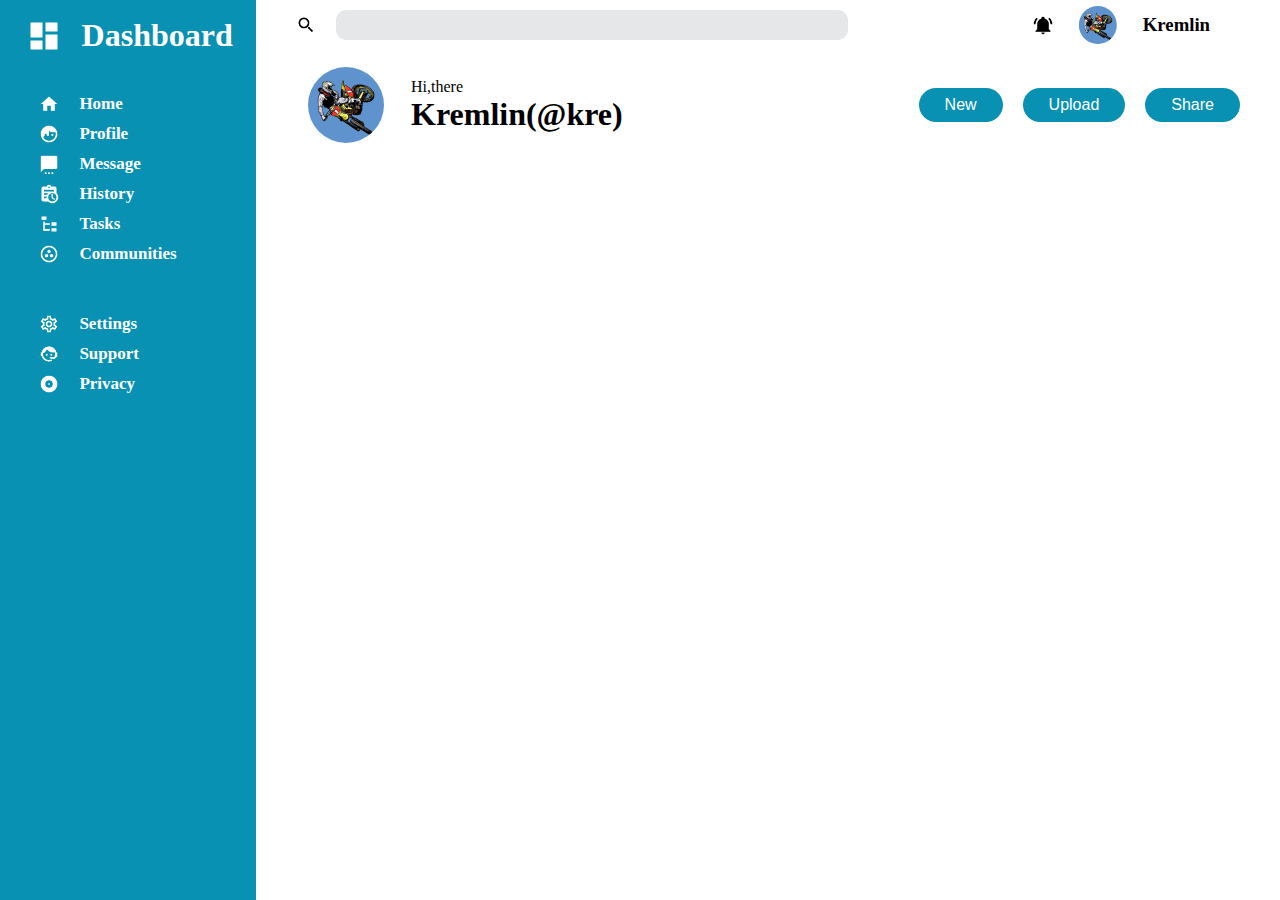
==== index.html @ bd2708a3 "first commit" ====
<!DOCTYPE html>
<html lang="en">
<head>
    <meta charset="UTF-8">
    <meta http-equiv="X-UA-Compatible" content="IE=edge">
    <meta name="viewport" content="width=device-width, initial-scale=1.0">
    <title>Admin Dashboard</title>
    <link rel="stylesheet" href="style.css">
</head>
<body>
   <div class="container">
    <div class="sidebar">
        <div class="heading">
            <img src="/images/view-dashboard.png">
            <h1>Dashboard</h1>
        </div>
        <div class="list1">
            <ul>
                <li><img src="/images/home.png" class="icons">Home</li>
                <li><img src="/images/face-man-profile.png" class="icons">Profile</li>
                <li><img src="/images/message-settings.png" class="icons"> Message</li>
                <li><img src="/images/clipboard-text-clock (1).png" class="icons"> History</li>
                <li><img src="/images/file-tree.png" class="icons"> Tasks</li>
                <li><img src="/images/google-circles-communities.png" class="icons"> Communities</li>
            </ul>
        </div>
        <div class="list2">
            <ul>
                <li><img src="/images/cog-outline.png" class="icons"> Settings</li>
                <li><img src="/images/face-agent.png" class="icons">Support</li>
                <li><img src="/images/album.png" class="icons"> Privacy</li>
            </ul>
        </div>
    </div>
    <div class="header">
        <div class="nav1">
            <div class="search">
                <img src="/images/magnify (1).png" class="icons">
                <input type="search">
            </div>
            <div class="usertag">
                <img src="/images/bell-ring.png" class="icons">
                <img src="/images/logo.jpg" class="logo" id="logo">
                <h3>Kremlin</h3>
            </div>
        </div>
        <div class="nav2">
            <div class="nonbtn">
                <img src="/images/logo.jpg" class="logo">
                <div>
                    <p>Hi,there</p>
                    <h1>Kremlin(@kre)</h1>
                </div>
            </div>
            <div class="btn">
                <button>New</button>
                <button>Upload</button>
                <button>Share</button>
            </div>
        </div>
    </div>
    <div class="content">
        <div class="projects">
            <div>
                <h2></h2>
                <p></p>
            </div>
            <div>
                <h2></h2>
                <p></p>
            </div>
            <div>
                <h2></h2>
                <p></p>
            </div>
            <div>
                <h2></h2>
                <p></p>
            </div>
            <div>
                <h2></h2>
                <p></p>
            </div>
            <div>
                <h2></h2>
                <p></p>
            </div>
        </div>
        <div class="announcement"></div>
        <div class="trending"></div>
    </div>
   </div> 
</body>
</html>
---- style.css ----
*{
    margin: 0;
}
.container{
    height: 100vh;
    display: grid;
    grid-template-columns: 1fr 4fr;
    grid-template-rows: 1fr 4fr;
}
.sidebar{
    color: white;
    font-weight: bold;
    background-color:#0891b2;
    display: flex;
    flex-direction: column;
    gap: 30px;
    grid-row: 1/3;
}
.heading{
    padding-top: 17px;
    padding-left: 10%;
    display: flex;
    align-items: center;
    gap: 20px;
}
ul{
    padding-left: 15%;
}
 ul li{
    font-size: 17px;
    list-style: none;
    margin: 10px 1px;
    display: flex;
    align-items: center;
    gap: 20px;
}
.header{
}
.content{

}
.logo{
    height: 100px;
    width: 100px;
    clip-path: circle(38%);
}
#logo{
    height: 50px;
    width: 50px;
}
.icons{
    height: 20px;
    width: 20px;
}
.header{
    display: flex;
    gap: 5px;
    flex-direction: column;
}
.nav1{
    justify-content: space-between;
    align-items: center;
    display: flex;
    padding: 0 40px;
    gap: 30px;
}
.nav1 .usertag{
    display: flex;
    gap: 20px;
    padding-right: 30px;
    align-items: center;
}
.nav1 .search{
    display: flex;
    gap: 20px;
    align-items: center;
}
.search input{
    width: 40vw;
    height: 30px;
    border: none;
    background-color: #e6e7e8;
    border-radius: 10px;
}
.nav2{
    display: flex;
    justify-content: space-between;
    align-items: center;
    padding: 0 40px;
}
.nonbtn{
    display: flex;
    gap: 15px;
    align-items: center;
}
.btn{
    display: flex;
    gap: 20px;
}
button{
    background-color:#0891b2;
    border: none;
    border-radius: 20px;
    padding: 8px 26px;
    font-size: 16px;
    color: white;
}
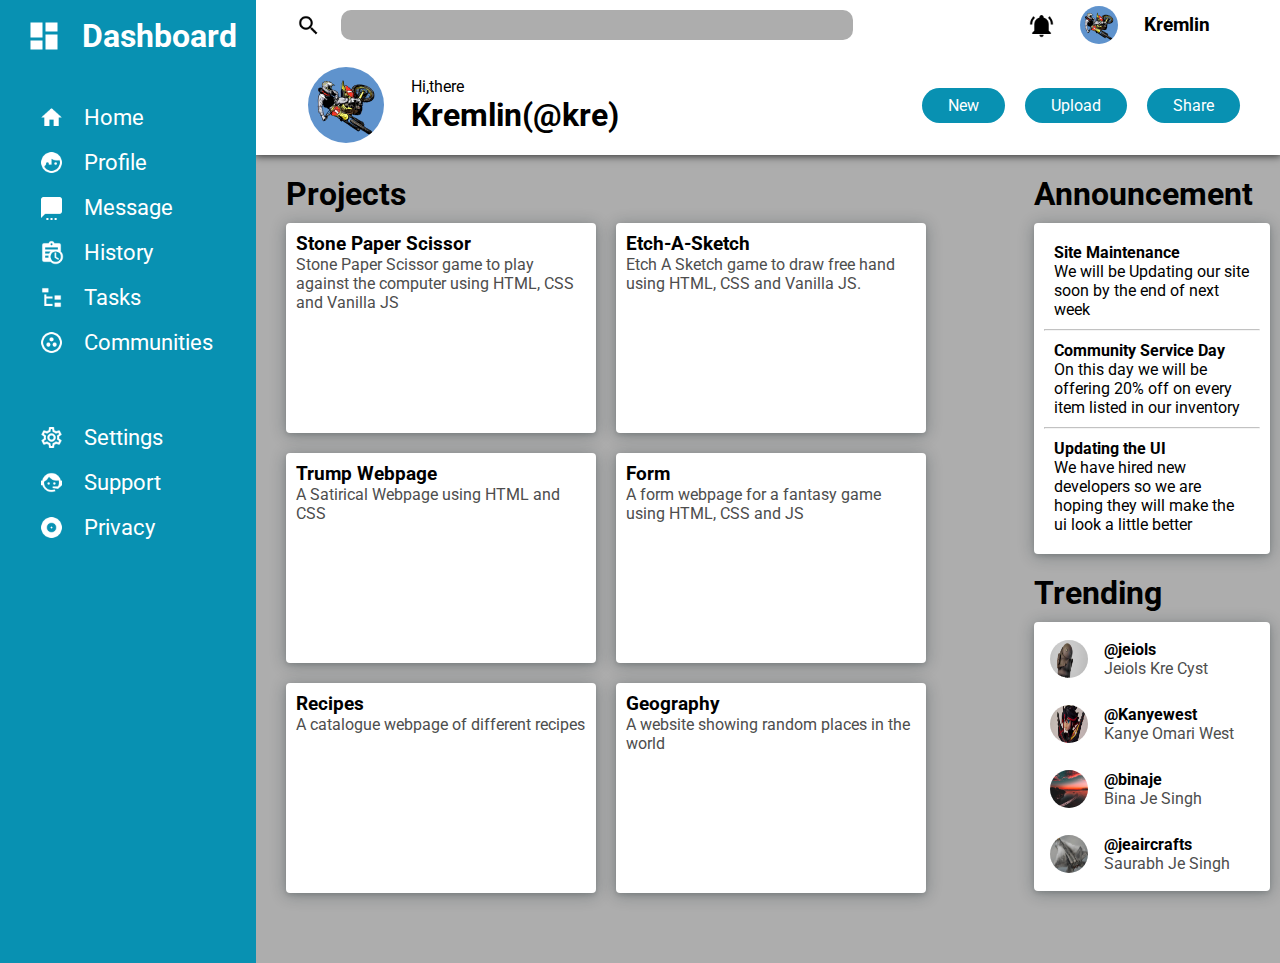
==== commit 0037c716: "styled grid" ====
--- a/index.html
+++ b/index.html
@@ -61,33 +61,88 @@
     </div>
     <div class="content">
         <div class="projects">
+            <h1>Projects</h1>
+         <div class="projet">
             <div>
-                <h2></h2>
-                <p></p>
+                <h3>Stone Paper Scissor</h3>
+                <p class="tren">Stone Paper Scissor game to play against the computer using HTML, CSS and Vanilla JS</p> 
             </div>
             <div>
-                <h2></h2>
-                <p></p>
+                <h3>Etch-A-Sketch</h3>
+                <p class="tren">Etch A Sketch game to draw free hand using HTML, CSS and Vanilla JS.</p> 
             </div>
             <div>
-                <h2></h2>
-                <p></p>
+                <h3>Trump Webpage</h3>
+                <p class="tren">A Satirical Webpage using HTML and CSS</p> 
             </div>
             <div>
-                <h2></h2>
-                <p></p>
+                <h3>Form</h3>
+                <p class="tren">A form webpage for a fantasy game using HTML, CSS and JS</p> 
             </div>
             <div>
-                <h2></h2>
-                <p></p>
+                <h3>Recipes</h3>
+                <p class="tren">A catalogue webpage of different recipes</p> 
             </div>
             <div>
-                <h2></h2>
-                <p></p>
+                <h3>Geography</h3>
+                <p class="tren">A website showing random places in the world</p>
+            </div>
+         </div>
+        </div>
+        <div class="announcement">
+            <h1>Announcement</h1>
+            <div class="projet1">
+            <div>
+                <h4>Site Maintenance</h4>
+                <p1>We will be Updating our site soon by the end of next week</p1>
+            </div>
+            <hr>
+            <div>
+                <h4>Community Service Day</h4>
+                <p1>On this day we will be offering 20% off on every item listed in our inventory</p1>
+            </div>
+            <hr>
+            <div>
+                <h4>Updating the UI</h4>
+                <p1>We have hired new developers so we are hoping they will make the ui look
+                    a little better
+                </p1>
             </div>
         </div>
-        <div class="announcement"></div>
-        <div class="trending"></div>
+        </div>
+        <div class="trending">
+           <h1>Trending</h1>
+           <div class="projet2">
+           <div>
+            <img src="/images/image3.jpg" id="logo" class="logo">
+            <div>
+                <h4>@jeiols</h4>
+                <p class="tren">Jeiols Kre Cyst</p>
+            </div>
+           </div>
+           <div>
+            <img src="/images/anton-maksimov-5642-su-IxTl_ib_loI-unsplash.jpg" id="logo" class="logo">
+            <div>
+                <h4>@Kanyewest</h4>
+                <p class="tren">Kanye Omari West</p>
+            </div>
+           </div>
+           <div>
+            <img src="/images/mado-el-khouly-MA8YoAoKpfY-unsplash.jpg" id="logo" class="logo">
+            <div>
+                <h4>@binaje</h4>
+                <p class="tren">Bina Je Singh</p>
+            </div>
+           </div>
+           <div>
+            <img src="/images/lockheed-martin-f-22-raptor-military-lockheed-martin-f-22-raptor-wallpaper-preview.jpg" id="logo" class="logo">
+            <div>
+                <h4>@jeaircrafts</h4>
+                <p class="tren">Saurabh Je Singh</p>
+            </div>
+           </div>
+        </div>
+        </div>
     </div>
    </div> 
 </body>
--- a/style.css
+++ b/style.css
@@ -1,4 +1,6 @@
+@import url('https://fonts.googleapis.com/css2?family=Roboto:wght@300&display=swap');
 *{
+    font-family: 'Roboto',sans-serif;
     margin: 0;
 }
 .container{
@@ -8,6 +10,7 @@
     grid-template-rows: 1fr 4fr;
 }
 .sidebar{
+    z-index: 2;
     color: white;
     font-weight: bold;
     background-color:#0891b2;
@@ -27,17 +30,85 @@
     padding-left: 15%;
 }
  ul li{
-    font-size: 17px;
+    font-size: 22px;
+    font-weight: 400;
     list-style: none;
-    margin: 10px 1px;
+    margin: 20px 1px;
     display: flex;
     align-items: center;
     gap: 20px;
 }
-.header{
+.content{
+z-index: 0;
+background-color: #adadad;
+padding-top: 10px;
+display: grid;
+grid-template-columns: 3fr 1fr;
+grid-template-rows: repeat(2,minmax(300px,1fr));
 }
-.content{
+.projects{
+    padding: 10px;
+    grid-area: 1/1/3/2;
+    display: flex;
+    flex-direction: column;
+}
+.projects h1{
+    margin-left: 20px;
+    margin-bottom: 10px;
+}
+.projet{
+    margin-left: 20px;
+    display: grid;
+    gap: 20px;
+    grid-template-columns: repeat(2,310px);
+    grid-template-rows: repeat(3,minmax(210px,1fr));
+}
+.projet div{
+    background-color: white;
+    padding: 10px;
+    border-radius: 4px;
+    box-shadow: rgba(14, 30, 37, 0.12) 0px 2px 4px 0px, rgba(14, 30, 37, 0.32) 0px 2px 16px 0px;
+}
 
+.announcement{
+    padding: 10px;
+    grid-area: 1/2/2/3;
+    display: flex;
+    flex-direction: column;
+}
+.announcement h1{
+    margin-bottom: 10px;   
+}
+.announcement div{
+    padding: 10px;
+}
+.projet1{
+    background-color: white;
+    border-radius: 4px;
+    box-shadow: rgba(14, 30, 37, 0.12) 0px 2px 4px 0px, rgba(14, 30, 37, 0.32) 0px 2px 16px 0px;}
+.trending{
+    display: flex;
+    flex-direction: column;
+    padding: 10px;
+}
+.trending h1{
+    margin-bottom: 10px;   
+}
+.projet2{
+    background-color: white;
+    display: flex;
+    padding: 12px 10px;
+    gap: 15px;
+    margin-bottom: auto;
+    flex-direction: column;
+    align-items: flex-start;
+    border-radius: 4px;
+    box-shadow: rgba(14, 30, 37, 0.12) 0px 2px 4px 0px, rgba(14, 30, 37, 0.32) 0px 2px 16px 0px;
+}
+.trending > div > div{
+align-items: center;
+gap: 10px;
+display: flex
 }
 .logo{
     height: 100px;
@@ -49,13 +120,15 @@
     width: 50px;
 }
 .icons{
-    height: 20px;
-    width: 20px;
+    height: 25px;
+    width: 25px;
 }
 .header{
     display: flex;
     gap: 5px;
     flex-direction: column;
+    box-shadow: 0px 0px 8px 1px rgba(0,0,0,0.75);
+    z-index: 1;
 }
 .nav1{
     justify-content: space-between;
@@ -79,7 +152,7 @@
     width: 40vw;
     height: 30px;
     border: none;
-    background-color: #e6e7e8;
+    background-color: #adadad;
     border-radius: 10px;
 }
 .nav2{
@@ -104,4 +177,11 @@
     padding: 8px 26px;
     font-size: 16px;
     color: white;
+}
+hr{
+    opacity: 0.6;
+    padding: 0 14px;
+}
+.tren{
+  color: #4d4d4d;
 }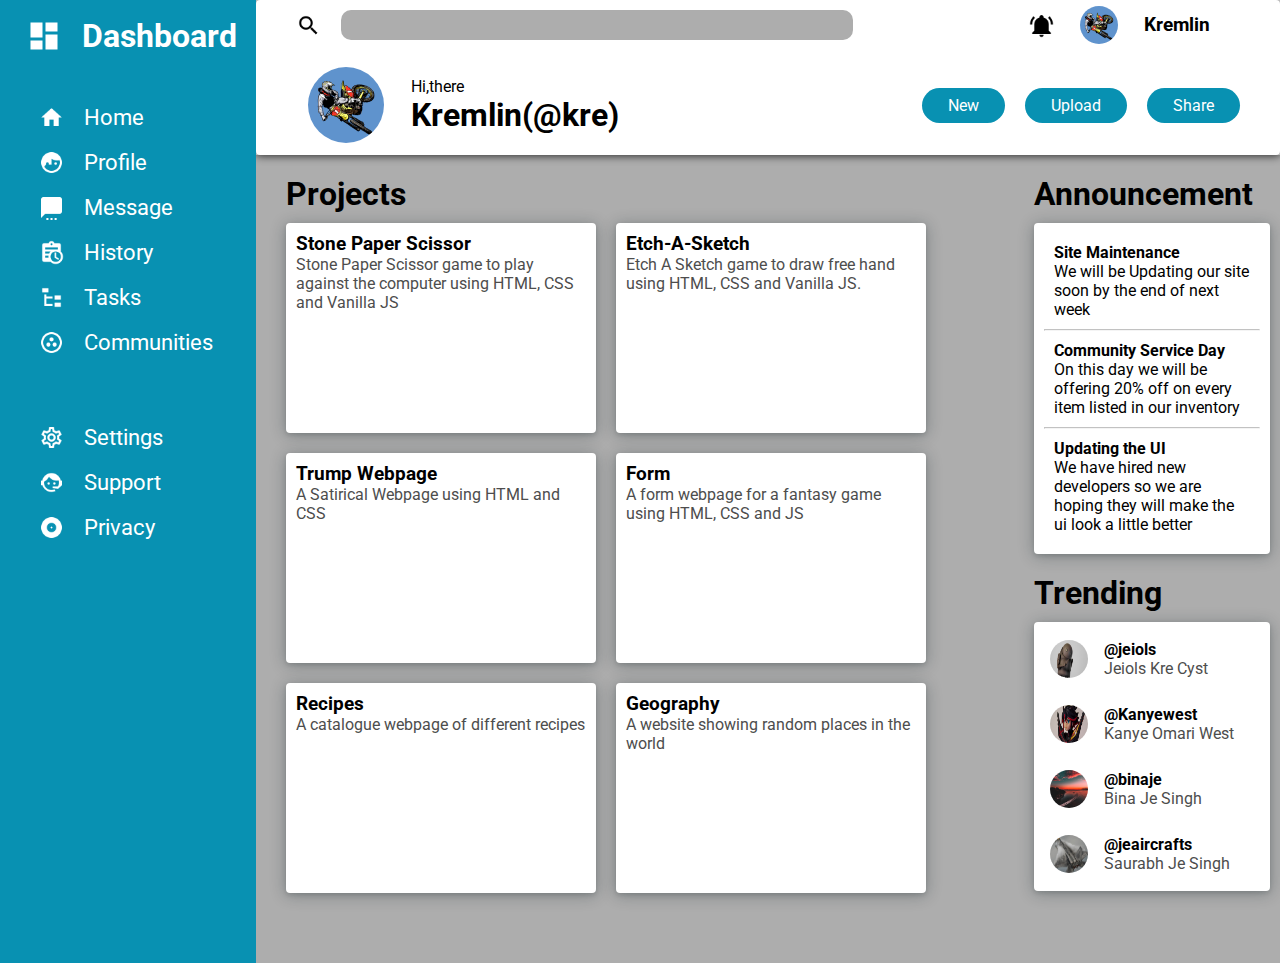
==== commit 8b0a8396: "Update index.html" ====
--- a/index.html
+++ b/index.html
@@ -16,12 +16,12 @@
         </div>
         <div class="list1">
             <ul>
-                <li><img src="/images/home.png" class="icons">Home</li>
-                <li><img src="/images/face-man-profile.png" class="icons">Profile</li>
-                <li><img src="/images/message-settings.png" class="icons"> Message</li>
-                <li><img src="/images/clipboard-text-clock (1).png" class="icons"> History</li>
-                <li><img src="/images/file-tree.png" class="icons"> Tasks</li>
-                <li><img src="/images/google-circles-communities.png" class="icons"> Communities</li>
+                <li><img src="./images/home.png" class="icons">Home</li>
+                <li><img src="./images/face-man-profile.png" class="icons">Profile</li>
+                <li><img src="./images/message-settings.png" class="icons"> Message</li>
+                <li><img src="./images/clipboard-text-clock (1).png" class="icons"> History</li>
+                <li><img src="./images/file-tree.png" class="icons"> Tasks</li>
+                <li><img src="./images/google-circles-communities.png" class="icons"> Communities</li>
             </ul>
         </div>
         <div class="list2">
@@ -146,4 +146,4 @@
     </div>
    </div> 
 </body>
-</html>+</html>
--- a/style.css
+++ b/style.css
@@ -127,6 +127,7 @@
     display: flex;
     gap: 5px;
     flex-direction: column;
+    border-radius: 4px;
     box-shadow: 0px 0px 8px 1px rgba(0,0,0,0.75);
     z-index: 1;
 }
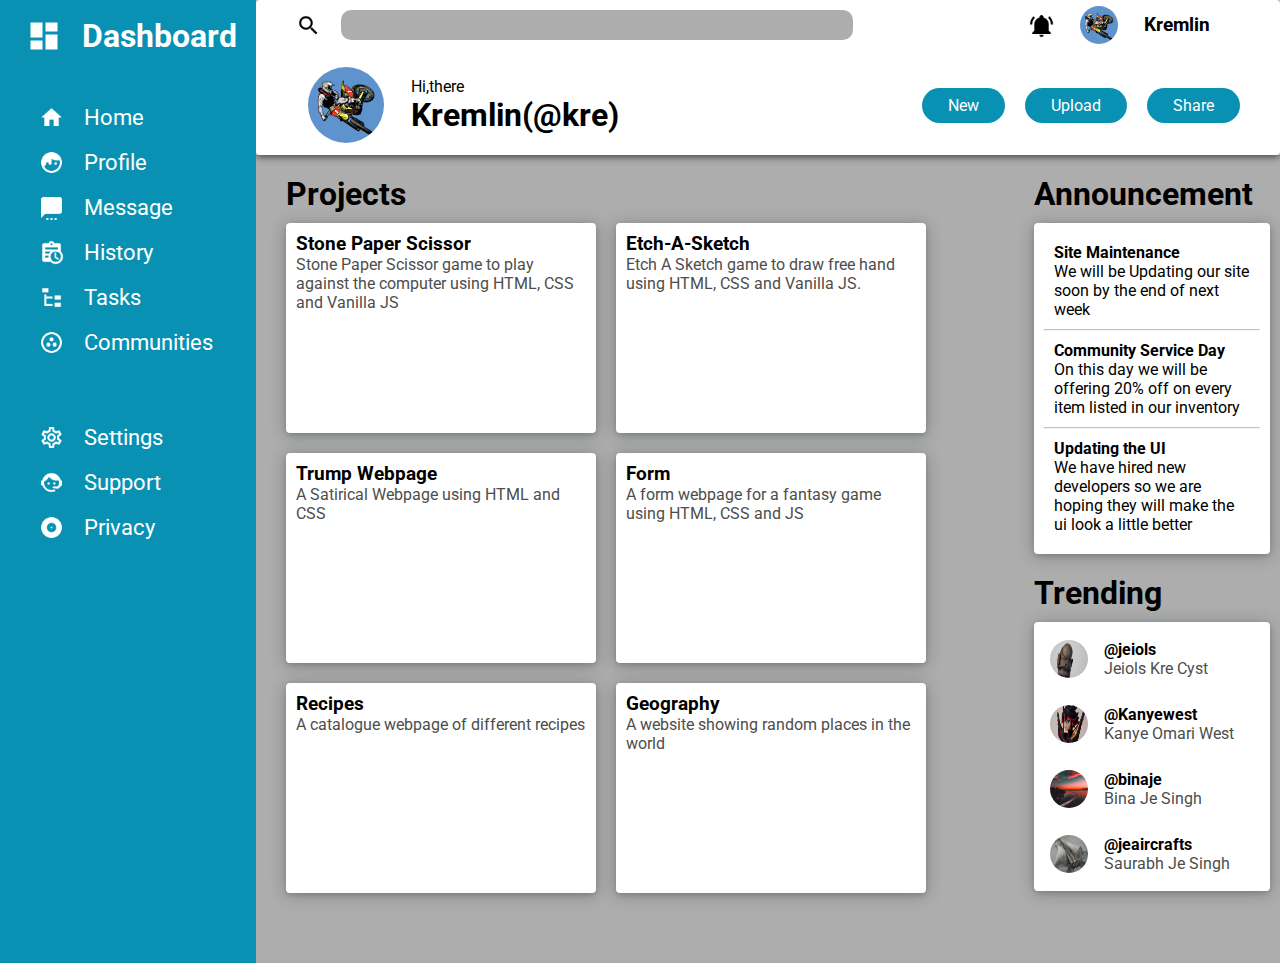
==== commit ee009a8d: "bitch im sosa" ====
--- a/index.html
+++ b/index.html
@@ -26,20 +26,20 @@
         </div>
         <div class="list2">
             <ul>
-                <li><img src="/images/cog-outline.png" class="icons"> Settings</li>
-                <li><img src="/images/face-agent.png" class="icons">Support</li>
-                <li><img src="/images/album.png" class="icons"> Privacy</li>
+                <li><img src="./images/cog-outline.png" class="icons"> Settings</li>
+                <li><img src="./images/face-agent.png" class="icons">Support</li>
+                <li><img src="./images/album.png" class="icons"> Privacy</li>
             </ul>
         </div>
     </div>
     <div class="header">
         <div class="nav1">
             <div class="search">
-                <img src="/images/magnify (1).png" class="icons">
+                <img src="./images/magnify (1).png" class="icons">
                 <input type="search">
             </div>
             <div class="usertag">
-                <img src="/images/bell-ring.png" class="icons">
+                <img src="./images/bell-ring.png" class="icons">
                 <img src="/images/logo.jpg" class="logo" id="logo">
                 <h3>Kremlin</h3>
             </div>
@@ -146,4 +146,4 @@
     </div>
    </div> 
 </body>
-</html>
+</html>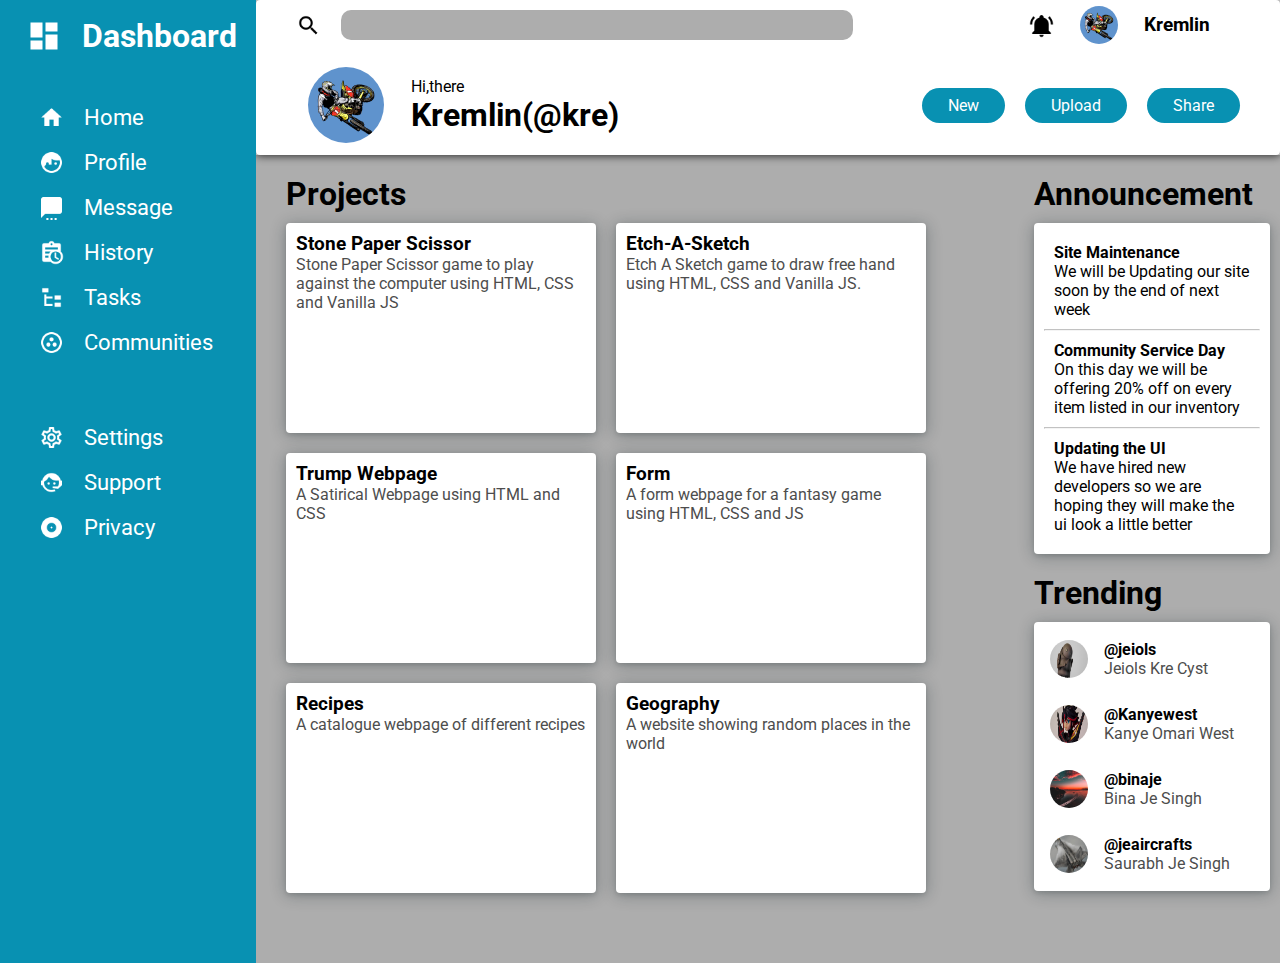
==== commit 35c3d776: "bitch" ====
--- a/index.html
+++ b/index.html
@@ -146,4 +146,4 @@
     </div>
    </div> 
 </body>
-</html>+</html>
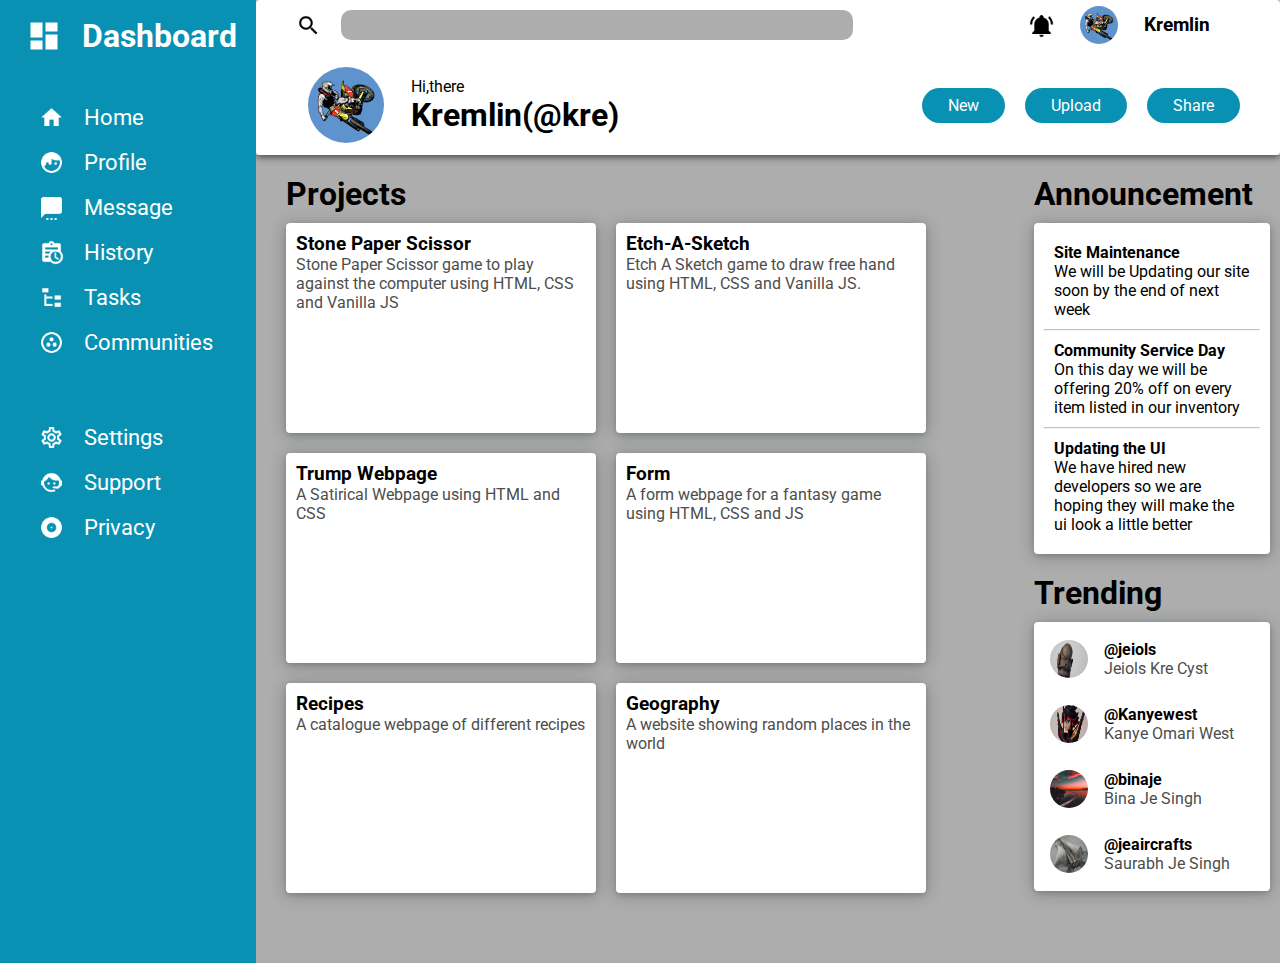
==== commit b2ce1899: "git sosa" ====
--- a/index.html
+++ b/index.html
@@ -40,13 +40,13 @@
             </div>
             <div class="usertag">
                 <img src="./images/bell-ring.png" class="icons">
-                <img src="/images/logo.jpg" class="logo" id="logo">
+                <img src="./images/logo.jpg" class="logo" id="logo">
                 <h3>Kremlin</h3>
             </div>
         </div>
         <div class="nav2">
             <div class="nonbtn">
-                <img src="/images/logo.jpg" class="logo">
+                <img src="./images/logo.jpg" class="logo">
                 <div>
                     <p>Hi,there</p>
                     <h1>Kremlin(@kre)</h1>
@@ -114,14 +114,14 @@
            <h1>Trending</h1>
            <div class="projet2">
            <div>
-            <img src="/images/image3.jpg" id="logo" class="logo">
+            <img src="./images/image3.jpg" id="logo" class="logo">
             <div>
                 <h4>@jeiols</h4>
                 <p class="tren">Jeiols Kre Cyst</p>
             </div>
            </div>
            <div>
-            <img src="/images/anton-maksimov-5642-su-IxTl_ib_loI-unsplash.jpg" id="logo" class="logo">
+            <img src="./images/anton-maksimov-5642-su-IxTl_ib_loI-unsplash.jpg" id="logo" class="logo">
             <div>
                 <h4>@Kanyewest</h4>
                 <p class="tren">Kanye Omari West</p>
@@ -135,7 +135,7 @@
             </div>
            </div>
            <div>
-            <img src="/images/lockheed-martin-f-22-raptor-military-lockheed-martin-f-22-raptor-wallpaper-preview.jpg" id="logo" class="logo">
+            <img src="./images/lockheed-martin-f-22-raptor-military-lockheed-martin-f-22-raptor-wallpaper-preview.jpg" id="logo" class="logo">
             <div>
                 <h4>@jeaircrafts</h4>
                 <p class="tren">Saurabh Je Singh</p>
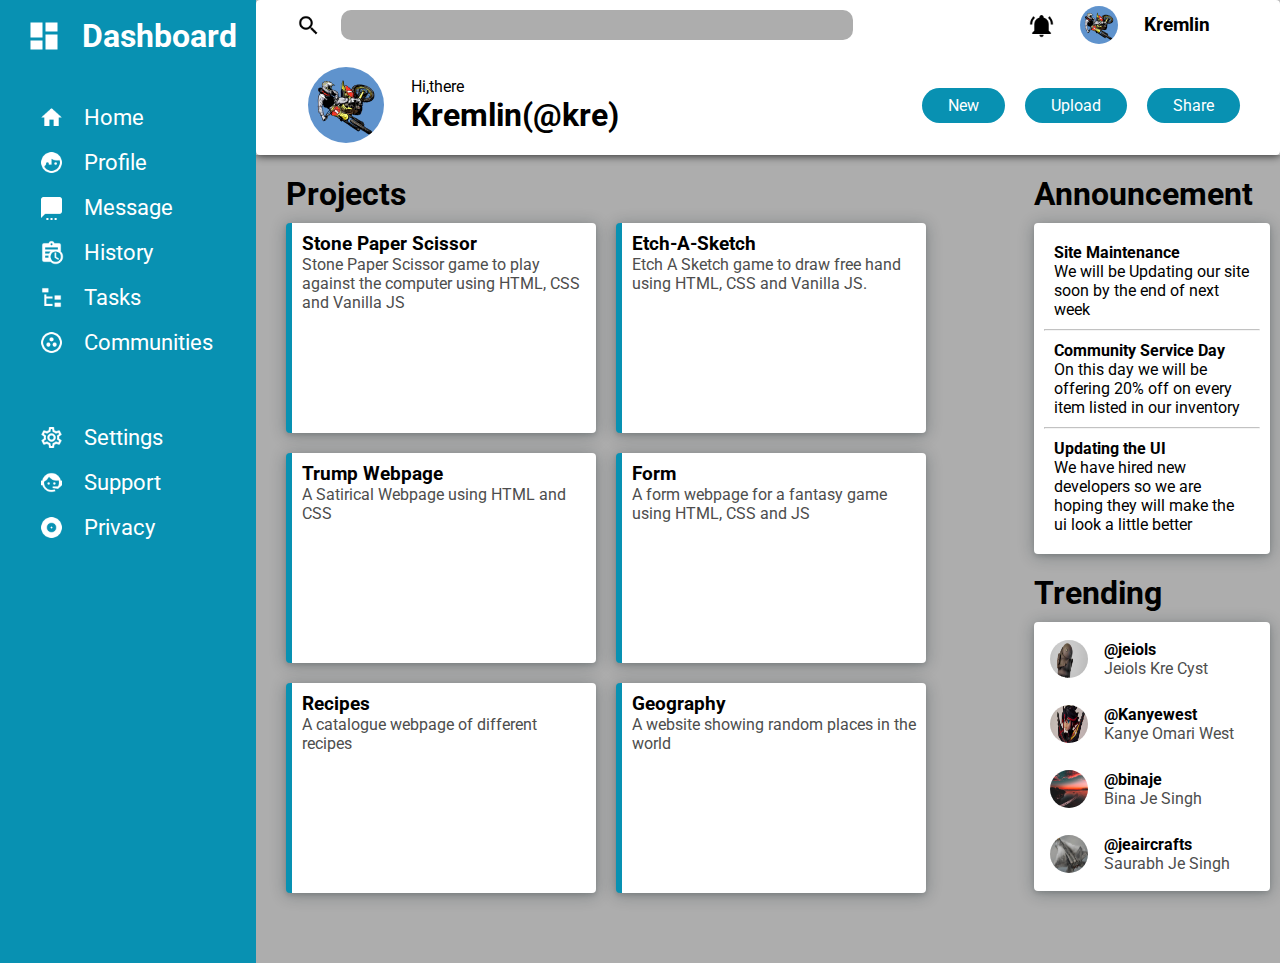
==== commit f9454c5e: "bitch sosa" ====
--- a/index.html
+++ b/index.html
@@ -11,7 +11,7 @@
    <div class="container">
     <div class="sidebar">
         <div class="heading">
-            <img src="/images/view-dashboard.png">
+            <img src="./images/view-dashboard.png">
             <h1>Dashboard</h1>
         </div>
         <div class="list1">
--- a/style.css
+++ b/style.css
@@ -66,6 +66,7 @@
 .projet div{
     background-color: white;
     padding: 10px;
+    border-left: solid 6px #0891b2;
     border-radius: 4px;
     box-shadow: rgba(14, 30, 37, 0.12) 0px 2px 4px 0px, rgba(14, 30, 37, 0.32) 0px 2px 16px 0px;
 }
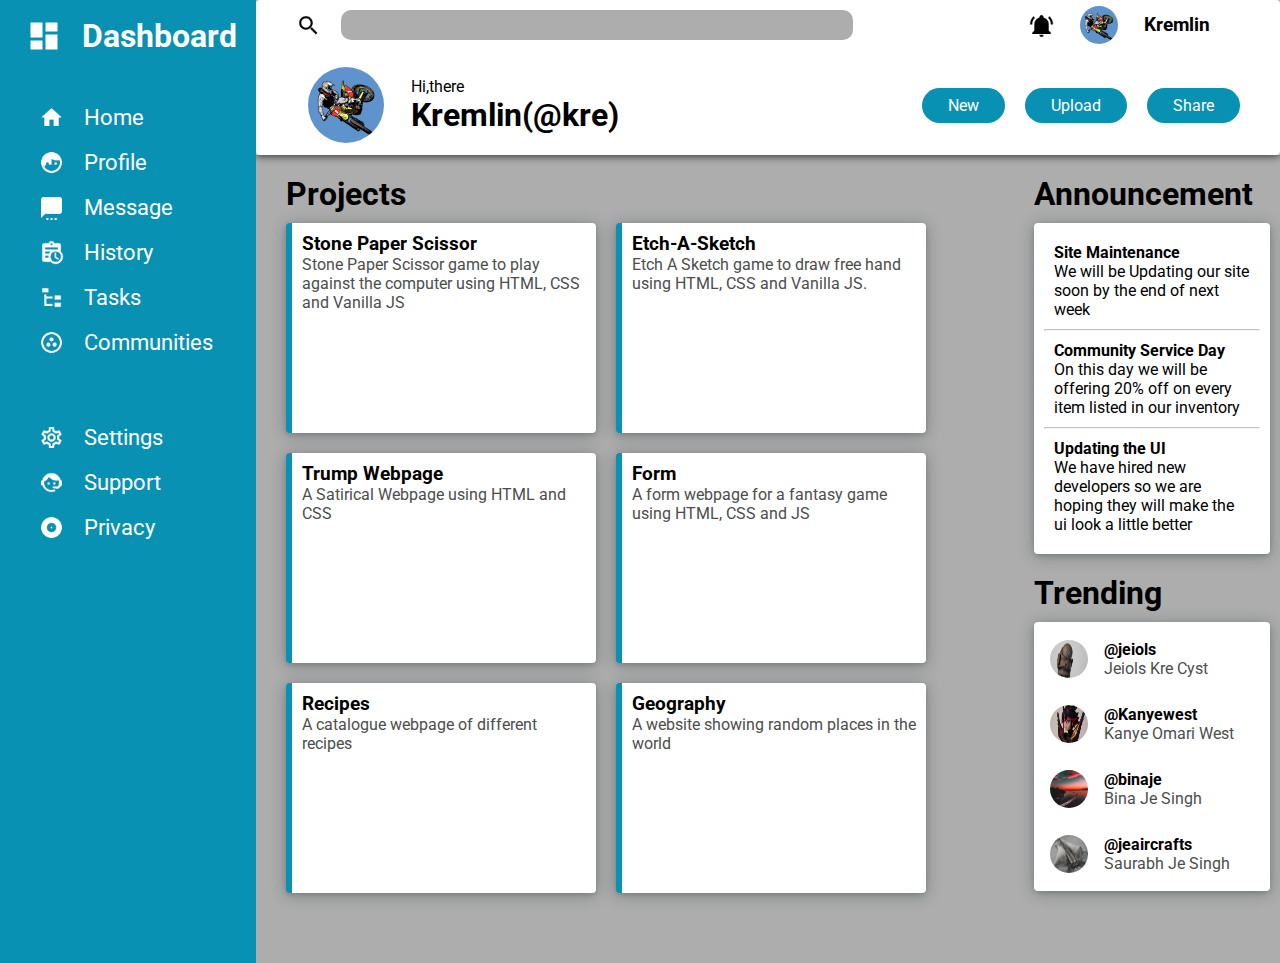
==== commit 1ff009c1: "o" ====
--- a/index.html
+++ b/index.html
@@ -128,7 +128,7 @@
             </div>
            </div>
            <div>
-            <img src="/images/mado-el-khouly-MA8YoAoKpfY-unsplash.jpg" id="logo" class="logo">
+            <img src="./images/mado-el-khouly-MA8YoAoKpfY-unsplash.jpg" id="logo" class="logo">
             <div>
                 <h4>@binaje</h4>
                 <p class="tren">Bina Je Singh</p>
